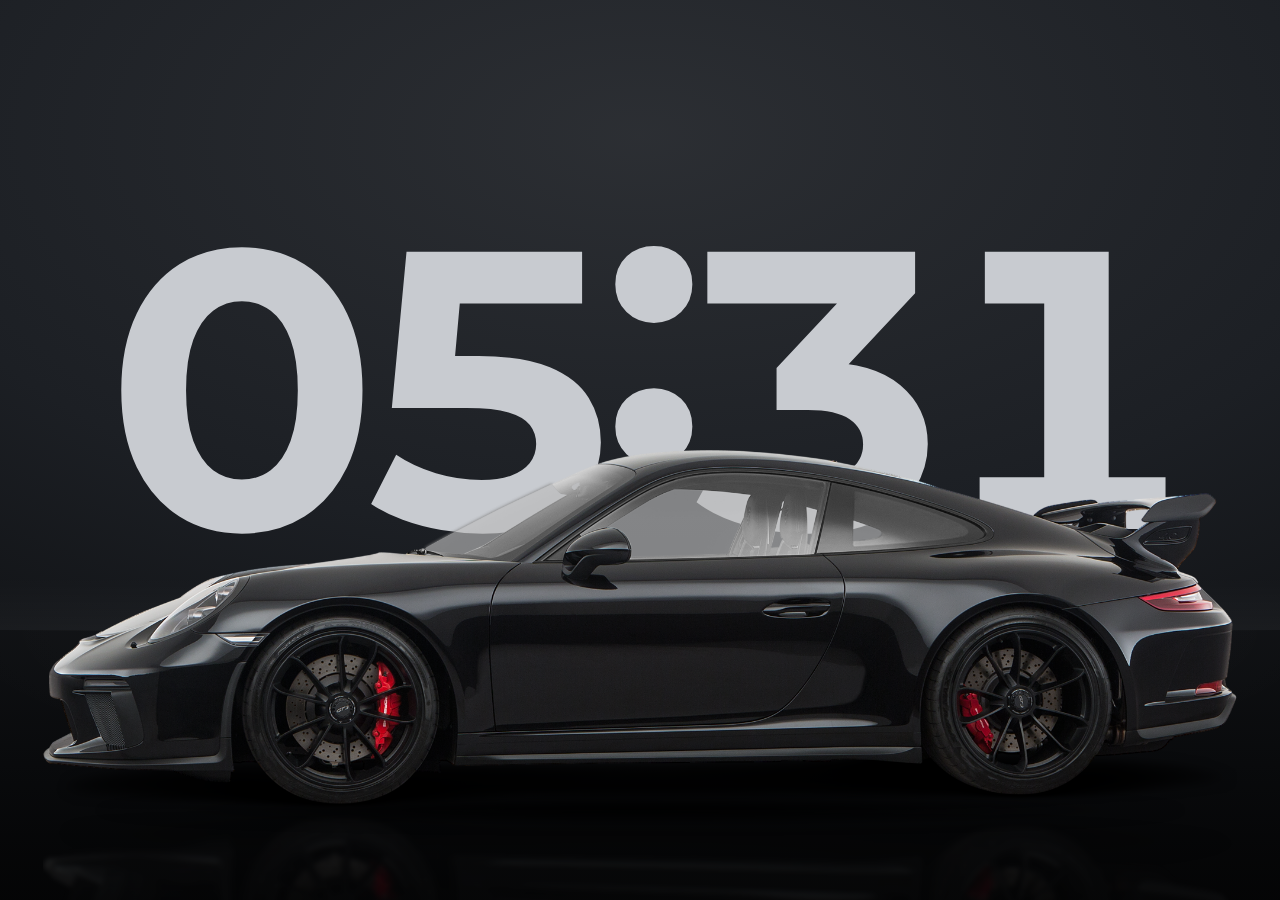
==== porsche-911-black/index.html @ 6059f6bc "Add Porsche 911 Black clock wallpaper for Lively" ====
<!doctype html>
<html lang="en">
  <head>
    <meta charset="utf-8" />
    <meta name="viewport" content="width=device-width, initial-scale=1" />
    <title>Porsche 911 Black Clock</title>
    <!-- Empty icon: stops the browser requesting a favicon.ico that does not exist -->
    <link rel="icon" href="data:," />
    <link rel="stylesheet" href="style.css" />
  </head>
  <body>
    <main class="scene">
      <div class="floor"></div>

      <div class="clock" aria-label="Current time">
        <span class="clock__hours">00</span><span class="clock__colon">:</span><span class="clock__minutes">00</span>
      </div>

      <!-- Hidden until the image has loaded, so a missing car image leaves just clock and floor. -->
      <div class="car" hidden>
        <div class="car__shadow"></div>
        <img class="car__reflection" alt="" />
        <img class="car__image" alt="" />
      </div>
    </main>

    <script src="script.js"></script>
  </body>
</html>
---- porsche-911-black/style.css ----
/*
 * Tunable values. Everything scales with the screen height (vh), so the composition holds on
 * 16:9 and 21:9 alike. The Lively-controlled values below are overridden at runtime by
 * script.js; keep their defaults in sync with LivelyProperties.json.
 */
:root {
  /* Background (Lively: backgroundColor) */
  --bg-color: #1c1f24;
  --bg-highlight: color-mix(in srgb, var(--bg-color), #ffffff 7%);
  --bg-shade: color-mix(in srgb, var(--bg-color), #000000 70%);

  /* Floor */
  --horizon-height: 30vh; /* distance from the bottom of the screen */
  --horizon-line-color: rgb(255 255 255 / 16%);
  --floor-top: color-mix(in srgb, var(--bg-color), #000000 45%);
  --floor-bottom: color-mix(in srgb, var(--bg-color), #000000 85%);
  --floor-gloss: rgb(255 255 255 / 5%);

  /* Clock (Lively: clockColor, clockSize, clockTop, clockWeight) */
  --clock-color: #c8cbd0;
  --clock-size: 44vh;
  --clock-top: 21vh;
  --clock-weight: 700;
  --clock-tracking: -0.07em; /* tighter than Montserrat's default, so the outer digits stay over the higher part of the car */
  --clock-colon-offset: -0.17em; /* lifts the colon clear of the car roof; any higher and it pokes out above the digits */
  --clock-colon-dim-opacity: 0.15;
  --clock-colon-transition: 300ms ease;

  /* Car (Lively: carHeight, carBottom, reflectionStrength) */
  --car-height: 40vh;
  --car-bottom: 10vh;
  --car-max-width: 94vw; /* on narrower screens (16:9) the car shrinks to fit instead of running off the edges */
  --reflection-strength: 0.22;
  --reflection-length: 45%; /* share of the mirrored image that stays visible */
  --reflection-blur: 0.3vh;
  --shadow-strength: 0.9;
}

@font-face {
  font-family: 'Montserrat';
  src: url('fonts/Montserrat-Variable.ttf') format('truetype');
  font-weight: 100 900;
  font-style: normal;
  /* Never flash a fallback face: the clock is the whole point of the wallpaper. */
  font-display: block;
}

*,
*::before,
*::after {
  box-sizing: border-box;
}

html,
body {
  height: 100%;
  margin: 0;
}

body {
  overflow: hidden;
  background: radial-gradient(
    ellipse 120% 90% at 50% 15%,
    var(--bg-highlight) 0%,
    var(--bg-color) 50%,
    var(--bg-shade) 100%
  );
  user-select: none;
  cursor: default;
}

.scene {
  position: relative;
  height: 100%;
  overflow: hidden;
}

.floor {
  position: absolute;
  right: 0;
  bottom: 0;
  left: 0;
  z-index: 0;
  height: var(--horizon-height);
  background:
    radial-gradient(ellipse 55% 60% at 50% 0%, var(--floor-gloss), transparent 100%),
    linear-gradient(to bottom, var(--floor-top), var(--floor-bottom));

  /* Horizon line, fading out towards the screen edges */
  &::before {
    position: absolute;
    top: 0;
    right: 0;
    left: 0;
    height: 0.15vh;
    background: linear-gradient(to right, transparent, var(--horizon-line-color) 50%, transparent);
    content: '';
  }

  /* Faint haze just above the horizon */
  &::after {
    position: absolute;
    right: 0;
    bottom: 100%;
    left: 0;
    height: 6vh;
    background: linear-gradient(to top, rgb(255 255 255 / 3%), transparent);
    content: '';
  }
}

.clock {
  position: absolute;
  top: var(--clock-top);
  left: 50%;
  z-index: 1;
  color: var(--clock-color);
  font-family: 'Montserrat', sans-serif;
  font-size: var(--clock-size);
  font-weight: var(--clock-weight);
  font-variant-numeric: tabular-nums;
  line-height: 1;
  letter-spacing: var(--clock-tracking);
  white-space: nowrap;
  transform: translateX(-50%);
}

.clock__colon {
  position: relative;
  top: var(--clock-colon-offset);
  transition: opacity var(--clock-colon-transition);

  &.clock__colon--dim {
    opacity: var(--clock-colon-dim-opacity);
  }
}

.car {
  position: absolute;
  bottom: var(--car-bottom);
  left: 50%;
  z-index: 2;
  /* --car-aspect (width / height) is set by script.js once the image has loaded; the car stays hidden until then. */
  height: min(var(--car-height), calc(var(--car-max-width) / var(--car-aspect, 1)));
  transform: translateX(-50%);

  &[hidden] {
    display: none;
  }
}

.car__image {
  position: relative;
  z-index: 2;
  display: block;
  width: auto;
  height: 100%;
}

/* Soft contact shadow where the tyres meet the floor */
.car__shadow {
  position: absolute;
  right: 4%;
  bottom: 0;
  left: 4%;
  z-index: 1;
  height: 9%;
  background: radial-gradient(
    ellipse closest-side,
    rgb(0 0 0 / calc(var(--shadow-strength) * 100%)) 0%,
    rgb(0 0 0 / calc(var(--shadow-strength) * 55%)) 45%,
    transparent 100%
  );
  filter: blur(0.6vh);
  transform: translateY(50%);

  /* Tighter, darker core directly under the car */
  &::after {
    position: absolute;
    top: 35%;
    right: 8%;
    bottom: 35%;
    left: 8%;
    background: radial-gradient(ellipse closest-side, rgb(0 0 0 / calc(var(--shadow-strength) * 100%)), transparent);
    content: '';
  }
}

/* Mirror image in the glossy floor. The mask is applied before the flip, so "to top" fades it away from the car. */
.car__reflection {
  position: absolute;
  top: 100%;
  left: 0;
  z-index: 0;
  width: 100%;
  height: 100%;
  opacity: var(--reflection-strength);
  filter: blur(var(--reflection-blur));
  transform: scaleY(-1);
  mask-image: linear-gradient(to top, #000000 0%, transparent var(--reflection-length));
}

@media (prefers-reduced-motion: reduce) {
  .clock__colon {
    transition: none;
  }
}
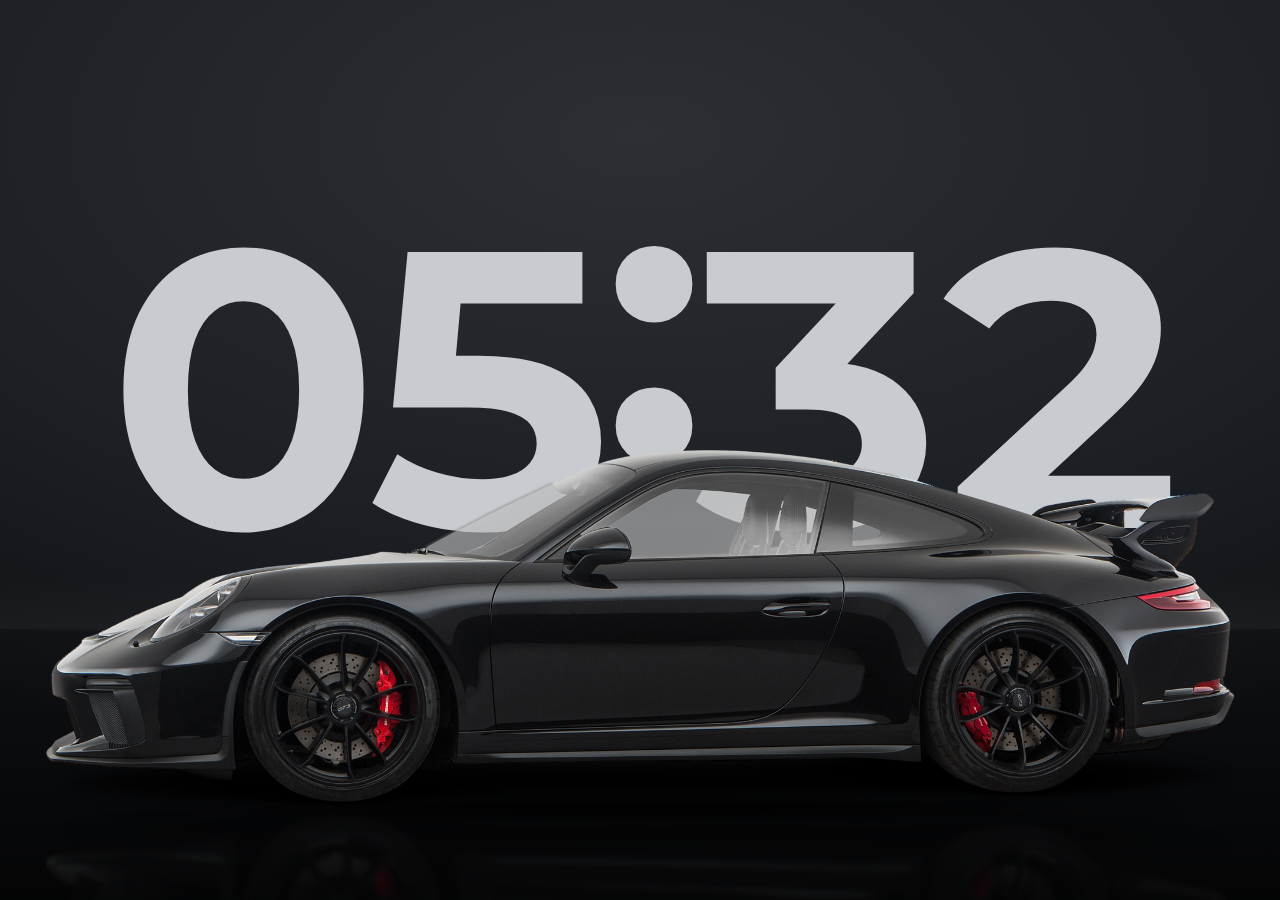
==== commit 6347c567: "Scale the wallpaper to fit portrait screens" ====
--- a/porsche-911-black/index.html
+++ b/porsche-911-black/index.html
@@ -12,15 +12,17 @@
     <main class="scene">
       <div class="floor"></div>
 
-      <div class="clock" aria-label="Current time">
-        <span class="clock__hours">00</span><span class="clock__colon">:</span><span class="clock__minutes">00</span>
-      </div>
+      <div class="stage">
+        <div class="clock" aria-label="Current time">
+          <span class="clock__hours">00</span><span class="clock__colon">:</span><span class="clock__minutes">00</span>
+        </div>
 
-      <!-- Hidden until the image has loaded, so a missing car image leaves just clock and floor. -->
-      <div class="car" hidden>
-        <div class="car__shadow"></div>
-        <img class="car__reflection" alt="" />
-        <img class="car__image" alt="" />
+        <!-- Hidden until the image has loaded, so a missing car image leaves just clock and floor. -->
+        <div class="car" hidden>
+          <div class="car__shadow"></div>
+          <img class="car__reflection" alt="" />
+          <img class="car__image" alt="" />
+        </div>
       </div>
     </main>
 
--- a/porsche-911-black/style.css
+++ b/porsche-911-black/style.css
@@ -1,16 +1,26 @@
 /*
- * Tunable values. Everything scales with the screen height (vh), so the composition holds on
- * 16:9 and 21:9 alike. The Lively-controlled values below are overridden at runtime by
- * script.js; keep their defaults in sync with LivelyProperties.json.
+ * Tunable values. Sizes and positions are in scene units (--u), so the composition holds on 16:9, 21:9 and portrait
+ * screens alike. The Lively-controlled values below are overridden at runtime by script.js; keep their defaults in
+ * sync with LivelyProperties.json.
  */
 :root {
+  /*
+   * Scene unit: 1% of the screen height on landscape screens. On narrow (portrait) screens it follows the width
+   * instead, so the widest element still fits: the default car is about 133 units wide, so 0.7vw keeps it at 93%.
+   */
+  --u: min(1vh, 0.7vw);
+
+  /* Clock and car live on a stage 100 units high, centred vertically; on landscape screens it fills the screen. */
+  --stage-height: calc(100 * var(--u));
+  --stage-top: calc((100vh - var(--stage-height)) / 2);
+
   /* Background (Lively: backgroundColor) */
   --bg-color: #1c1f24;
   --bg-highlight: color-mix(in srgb, var(--bg-color), #ffffff 7%);
   --bg-shade: color-mix(in srgb, var(--bg-color), #000000 70%);
 
   /* Floor */
-  --horizon-height: 30vh; /* distance from the bottom of the screen */
+  --horizon-height: calc(30 * var(--u)); /* distance from the bottom of the stage */
   --horizon-line-color: rgb(255 255 255 / 16%);
   --floor-top: color-mix(in srgb, var(--bg-color), #000000 45%);
   --floor-bottom: color-mix(in srgb, var(--bg-color), #000000 85%);
@@ -18,8 +28,8 @@
 
   /* Clock (Lively: clockColor, clockSize, clockTop, clockWeight) */
   --clock-color: #c8cbd0;
-  --clock-size: 44vh;
-  --clock-top: 21vh;
+  --clock-size: calc(44 * var(--u));
+  --clock-top: calc(21 * var(--u)); /* from the top of the stage */
   --clock-weight: 700;
   --clock-tracking: -0.07em; /* tighter than Montserrat's default, so the outer digits stay over the higher part of the car */
   --clock-colon-offset: -0.17em; /* lifts the colon clear of the car roof; any higher and it pokes out above the digits */
@@ -27,12 +37,12 @@
   --clock-colon-transition: 300ms ease;
 
   /* Car (Lively: carHeight, carBottom, reflectionStrength) */
-  --car-height: 40vh;
-  --car-bottom: 10vh;
-  --car-max-width: 94vw; /* on narrower screens (16:9) the car shrinks to fit instead of running off the edges */
+  --car-height: calc(40 * var(--u));
+  --car-bottom: calc(10 * var(--u)); /* from the bottom of the stage */
+  --car-max-width: 94vw; /* a car made larger in Lively shrinks to fit instead of running off the edges */
   --reflection-strength: 0.22;
   --reflection-length: 45%; /* share of the mirrored image that stays visible */
-  --reflection-blur: 0.3vh;
+  --reflection-blur: calc(0.3 * var(--u));
   --shadow-strength: 0.9;
 }
 
@@ -75,13 +85,14 @@
   overflow: hidden;
 }
 
+/* Runs from the stage's horizon down to the screen bottom, so on portrait screens it also fills the space below. */
 .floor {
   position: absolute;
+  top: calc(var(--stage-top) + var(--stage-height) - var(--horizon-height));
   right: 0;
   bottom: 0;
   left: 0;
   z-index: 0;
-  height: var(--horizon-height);
   background:
     radial-gradient(ellipse 55% 60% at 50% 0%, var(--floor-gloss), transparent 100%),
     linear-gradient(to bottom, var(--floor-top), var(--floor-bottom));
@@ -92,7 +103,7 @@
     top: 0;
     right: 0;
     left: 0;
-    height: 0.15vh;
+    height: calc(0.15 * var(--u));
     background: linear-gradient(to right, transparent, var(--horizon-line-color) 50%, transparent);
     content: '';
   }
@@ -103,10 +114,18 @@
     right: 0;
     bottom: 100%;
     left: 0;
-    height: 6vh;
+    height: calc(6 * var(--u));
     background: linear-gradient(to top, rgb(255 255 255 / 3%), transparent);
     content: '';
   }
+}
+
+.stage {
+  position: absolute;
+  top: var(--stage-top);
+  right: 0;
+  left: 0;
+  height: var(--stage-height);
 }
 
 .clock {
@@ -171,7 +190,7 @@
     rgb(0 0 0 / calc(var(--shadow-strength) * 55%)) 45%,
     transparent 100%
   );
-  filter: blur(0.6vh);
+  filter: blur(calc(0.6 * var(--u)));
   transform: translateY(50%);
 
   /* Tighter, darker core directly under the car */
